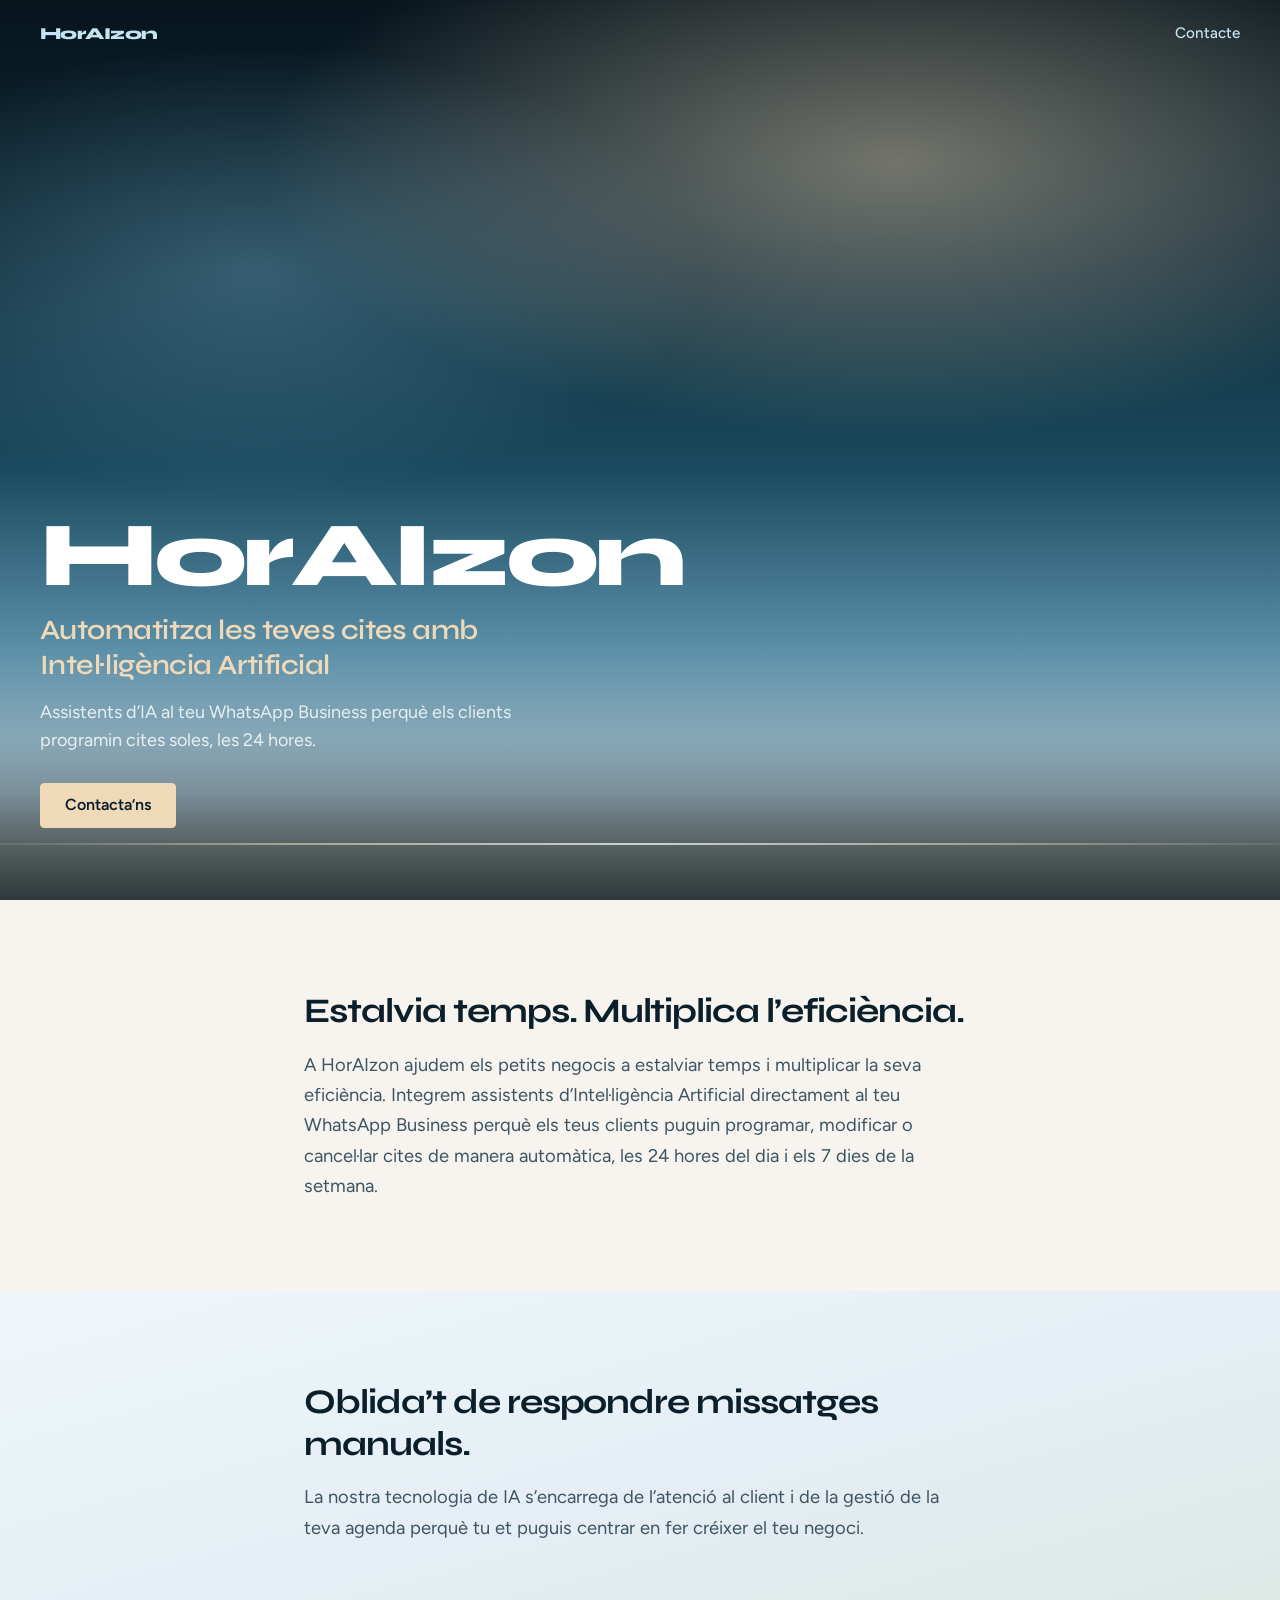
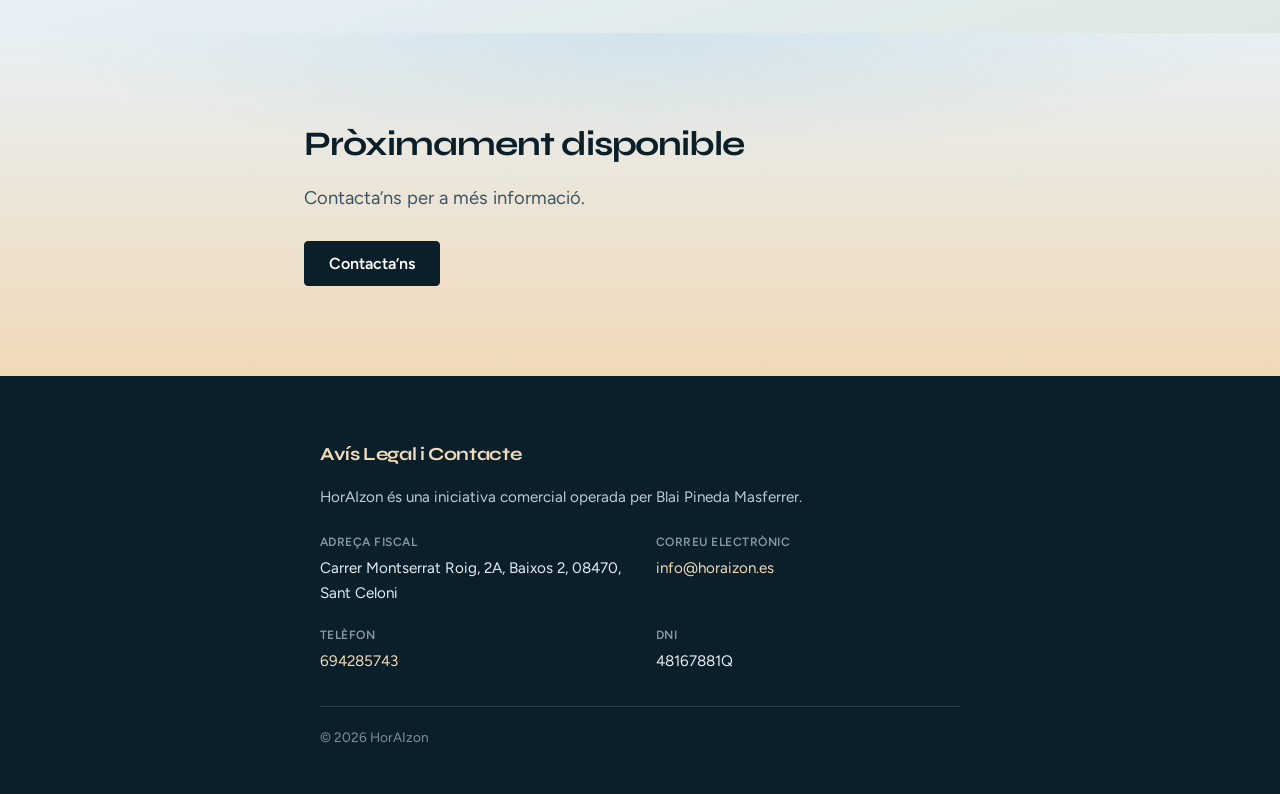
==== index.html @ c61dfe5a "Add HorAIzon landing page with Catalan copy and legal footer." ====
<!DOCTYPE html>
<html lang="ca">
  <head>
    <meta charset="UTF-8" />
    <meta name="viewport" content="width=device-width, initial-scale=1.0" />
    <meta
      name="description"
      content="HorAIzon — Automatitza les teves cites amb Intel·ligència Artificial. Assistents d'IA al teu WhatsApp Business per a petits negocis."
    />
    <title>HorAIzon — Automatitza les teves cites amb IA</title>
    <link rel="preconnect" href="https://fonts.googleapis.com" />
    <link rel="preconnect" href="https://fonts.gstatic.com" crossorigin />
    <link
      href="https://fonts.googleapis.com/css2?family=Figtree:wght@400;500;600&family=Syne:wght@600;700;800&display=swap"
      rel="stylesheet"
    />
    <link rel="stylesheet" href="styles.css" />
  </head>
  <body>
    <header class="site-header">
      <a class="logo logo--nav" href="#top">HorAIzon</a>
      <a class="nav-link" href="#contacte">Contacte</a>
    </header>

    <main id="top">
      <section class="hero" aria-labelledby="brand">
        <div class="hero__sky" aria-hidden="true"></div>
        <div class="hero__horizon" aria-hidden="true"></div>
        <div class="hero__content">
          <h1 id="brand" class="brand reveal">HorAIzon</h1>
          <p class="headline reveal">
            Automatitza les teves cites amb Intel·ligència Artificial
          </p>
          <p class="lede reveal">
            Assistents d’IA al teu WhatsApp Business perquè els clients
            programin cites soles, les 24 hores.
          </p>
          <div class="cta-group reveal">
            <a class="btn" href="mailto:info@horaizon.es">Contacta’ns</a>
          </div>
        </div>
      </section>

      <section class="section section--value" aria-labelledby="value-title">
        <div class="section__inner reveal">
          <h2 id="value-title">Estalvia temps. Multiplica l’eficiència.</h2>
          <p>
            A HorAIzon ajudem els petits negocis a estalviar temps i multiplicar
            la seva eficiència. Integrem assistents d’Intel·ligència Artificial
            directament al teu WhatsApp Business perquè els teus clients puguin
            programar, modificar o cancel·lar cites de manera automàtica, les
            24 hores del dia i els 7 dies de la setmana.
          </p>
        </div>
      </section>

      <section class="section section--focus" aria-labelledby="focus-title">
        <div class="section__inner reveal">
          <h2 id="focus-title">Oblida’t de respondre missatges manuals.</h2>
          <p>
            La nostra tecnologia de IA s’encarrega de l’atenció al client i de
            la gestió de la teva agenda perquè tu et puguis centrar en fer
            créixer el teu negoci.
          </p>
        </div>
      </section>

      <section
        class="section section--cta"
        id="contacte"
        aria-labelledby="cta-title"
      >
        <div class="section__inner reveal">
          <h2 id="cta-title">Pròximament disponible</h2>
          <p>Contacta’ns per a més informació.</p>
          <div class="cta-group">
            <a class="btn" href="mailto:info@horaizon.es">Contacta’ns</a>
          </div>
        </div>
      </section>
    </main>

    <footer class="site-footer">
      <div class="site-footer__inner">
        <h2 class="site-footer__title">Avís Legal i Contacte</h2>
        <p>
          HorAIzon és una iniciativa comercial operada per Blai Pineda
          Masferrer.
        </p>
        <dl class="legal-list">
          <div>
            <dt>Adreça fiscal</dt>
            <dd>
              Carrer Montserrat Roig, 2A, Baixos 2, 08470, Sant Celoni
            </dd>
          </div>
          <div>
            <dt>Correu electrònic</dt>
            <dd>
              <a href="mailto:info@horaizon.es">info@horaizon.es</a>
            </dd>
          </div>
          <div>
            <dt>Telèfon</dt>
            <dd><a href="tel:+34694285743">694285743</a></dd>
          </div>
          <div>
            <dt>DNI</dt>
            <dd>48167881Q</dd>
          </div>
        </dl>
        <p class="site-footer__copy">© <span id="year"></span> HorAIzon</p>
      </div>
    </footer>

    <script src="script.js"></script>
  </body>
</html>
---- styles.css ----
/* HorAIzon — dawn horizon palette */
:root {
  --ink: #0b1f2a;
  --ink-soft: #1a3444;
  --sky: #7eb8d4;
  --mist: #c5e4f3;
  --dawn: #f0d9b8;
  --accent: #d4784a;
  --accent-deep: #b85c30;
  --surface: #f7f4ef;
  --surface-alt: #eef6fa;
  --text: #0b1f2a;
  --text-muted: #3d5563;
  --footer-bg: #0b1f2a;
  --footer-text: #b8cdd8;
  --footer-heading: #f0d9b8;
  --focus: #d4784a;
  --radius-btn: 4px;
  --max: 42rem;
  --font-display: "Syne", system-ui, sans-serif;
  --font-body: "Figtree", system-ui, sans-serif;
  --ease: cubic-bezier(0.22, 1, 0.36, 1);
}

*,
*::before,
*::after {
  box-sizing: border-box;
}

html {
  scroll-behavior: smooth;
}

body {
  margin: 0;
  font-family: var(--font-body);
  font-size: 1.125rem;
  line-height: 1.65;
  color: var(--text);
  background: var(--surface);
  -webkit-font-smoothing: antialiased;
}

img {
  max-width: 100%;
  display: block;
}

a {
  color: var(--accent-deep);
  text-decoration-thickness: 1px;
  text-underline-offset: 0.18em;
}

a:hover {
  color: var(--ink);
}

a:focus-visible {
  outline: 2px solid var(--focus);
  outline-offset: 3px;
}

/* —— Header —— */
.site-header {
  position: absolute;
  top: 0;
  left: 0;
  right: 0;
  z-index: 10;
  display: flex;
  align-items: center;
  justify-content: space-between;
  padding: 1.25rem clamp(1.25rem, 4vw, 2.5rem);
}

.logo {
  font-family: var(--font-display);
  font-weight: 800;
  letter-spacing: -0.03em;
  text-decoration: none;
  color: inherit;
}

.logo--nav {
  font-size: 1.05rem;
  color: var(--mist);
}

.logo--nav:hover {
  color: #fff;
}

.nav-link {
  font-size: 0.95rem;
  font-weight: 500;
  color: var(--mist);
  text-decoration: none;
}

.nav-link:hover {
  color: #fff;
}

/* —— Hero —— */
.hero {
  position: relative;
  min-height: 100svh;
  display: flex;
  align-items: flex-end;
  justify-content: flex-start;
  padding: clamp(5.5rem, 12vh, 7rem) clamp(1.25rem, 4vw, 2.5rem)
    clamp(3rem, 8vh, 5rem);
  overflow: hidden;
  color: #f5fafc;
}

.hero__sky {
  position: absolute;
  inset: 0;
  background:
    radial-gradient(
      ellipse 90% 55% at 70% 18%,
      rgba(240, 217, 184, 0.45) 0%,
      transparent 55%
    ),
    radial-gradient(
      ellipse 70% 50% at 20% 30%,
      rgba(126, 184, 212, 0.35) 0%,
      transparent 50%
    ),
    linear-gradient(
      180deg,
      #06141c 0%,
      #0f2a38 28%,
      #1a4a5e 52%,
      #5a8fa8 72%,
      #c5dce8 88%,
      #e8c9a0 100%
    );
  animation: sky-shift 18s ease-in-out infinite alternate;
}

.hero__horizon {
  position: absolute;
  left: 0;
  right: 0;
  bottom: 0;
  height: 28%;
  background: linear-gradient(
    180deg,
    transparent 0%,
    rgba(11, 31, 42, 0.15) 35%,
    rgba(11, 31, 42, 0.55) 70%,
    rgba(11, 31, 42, 0.85) 100%
  );
  pointer-events: none;
}

.hero__horizon::before {
  content: "";
  position: absolute;
  left: -5%;
  right: -5%;
  bottom: 22%;
  height: 2px;
  background: linear-gradient(
    90deg,
    transparent 0%,
    rgba(240, 217, 184, 0.55) 25%,
    rgba(255, 255, 255, 0.7) 50%,
    rgba(240, 217, 184, 0.5) 75%,
    transparent 100%
  );
  filter: blur(0.5px);
}

.hero__content {
  position: relative;
  z-index: 1;
  max-width: 34rem;
}

.brand {
  margin: 0 0 0.85rem;
  font-family: var(--font-display);
  font-size: clamp(3.25rem, 10vw, 5.75rem);
  font-weight: 800;
  line-height: 0.95;
  letter-spacing: -0.045em;
  color: #fff;
}

.headline {
  margin: 0 0 1rem;
  font-family: var(--font-display);
  font-size: clamp(1.35rem, 3.2vw, 1.75rem);
  font-weight: 600;
  line-height: 1.25;
  letter-spacing: -0.02em;
  color: var(--dawn);
  max-width: 22em;
}

.lede {
  margin: 0 0 1.75rem;
  font-size: clamp(1rem, 2.2vw, 1.125rem);
  font-weight: 400;
  line-height: 1.55;
  color: rgba(245, 250, 252, 0.88);
  max-width: 28em;
}

/* —— Buttons —— */
.cta-group {
  display: flex;
  flex-wrap: wrap;
  gap: 0.75rem 1rem;
}

.btn {
  display: inline-flex;
  align-items: center;
  justify-content: center;
  padding: 0.85rem 1.5rem;
  font-family: var(--font-body);
  font-size: 1rem;
  font-weight: 600;
  line-height: 1;
  color: var(--ink);
  background: var(--dawn);
  border: 1.5px solid var(--dawn);
  border-radius: var(--radius-btn);
  text-decoration: none;
  transition:
    background 0.25s var(--ease),
    color 0.25s var(--ease),
    border-color 0.25s var(--ease),
    transform 0.25s var(--ease);
}

.btn:hover {
  background: #fff;
  border-color: #fff;
  color: var(--ink);
  transform: translateY(-2px);
}

.btn:focus-visible {
  outline: 2px solid #fff;
  outline-offset: 3px;
}

.btn--ghost {
  color: #fff;
  background: transparent;
  border-color: rgba(255, 255, 255, 0.55);
}

.section--cta .btn--ghost {
  color: var(--ink);
  border-color: rgba(11, 31, 42, 0.35);
}

.section--cta .btn--ghost:hover {
  background: var(--ink);
  border-color: var(--ink);
  color: #fff;
}

.section--cta .btn:focus-visible {
  outline-color: var(--ink);
}

/* —— Sections —— */
.section {
  padding: clamp(3.5rem, 10vh, 6.5rem) clamp(1.25rem, 4vw, 2.5rem);
}

.section__inner {
  max-width: var(--max);
  margin: 0 auto;
}

.section h2 {
  margin: 0 0 1.15rem;
  font-family: var(--font-display);
  font-size: clamp(1.65rem, 3.5vw, 2.15rem);
  font-weight: 700;
  line-height: 1.2;
  letter-spacing: -0.03em;
  color: var(--ink);
}

.section p {
  margin: 0;
  color: var(--text-muted);
  font-size: clamp(1.05rem, 2vw, 1.15rem);
}

.section--value {
  background: var(--surface);
}

.section--focus {
  background: var(--surface-alt);
  background-image: linear-gradient(
    165deg,
    var(--surface-alt) 0%,
    #e4eef4 55%,
    #dde8e4 100%
  );
}

.section--cta {
  background:
    radial-gradient(
      ellipse 80% 60% at 50% 0%,
      rgba(126, 184, 212, 0.22) 0%,
      transparent 60%
    ),
    linear-gradient(180deg, #e8f0f4 0%, var(--dawn) 100%);
  text-align: left;
}

.section--cta .cta-group {
  margin-top: 1.75rem;
}

.section--cta .btn:not(.btn--ghost) {
  background: var(--ink);
  border-color: var(--ink);
  color: #fff;
}

.section--cta .btn:not(.btn--ghost):hover {
  background: var(--ink-soft);
  border-color: var(--ink-soft);
  color: #fff;
}

/* —— Footer —— */
.site-footer {
  background: var(--footer-bg);
  color: var(--footer-text);
  padding: clamp(2.75rem, 7vh, 4rem) clamp(1.25rem, 4vw, 2.5rem)
    clamp(2rem, 5vh, 3rem);
}

.site-footer__inner {
  max-width: 40rem;
  margin: 0 auto;
}

.site-footer__title {
  margin: 0 0 1rem;
  font-family: var(--font-display);
  font-size: 1.15rem;
  font-weight: 700;
  letter-spacing: -0.02em;
  color: var(--footer-heading);
}

.site-footer p {
  margin: 0 0 1.5rem;
  font-size: 0.95rem;
  line-height: 1.55;
}

.legal-list {
  margin: 0 0 2rem;
  padding: 0;
  display: grid;
  gap: 1.1rem;
}

.legal-list div {
  margin: 0;
}

.legal-list dt {
  font-size: 0.75rem;
  font-weight: 600;
  letter-spacing: 0.04em;
  text-transform: uppercase;
  color: rgba(184, 205, 216, 0.7);
  margin-bottom: 0.2rem;
}

.legal-list dd {
  margin: 0;
  font-size: 0.95rem;
  color: #e2edf2;
}

.site-footer a {
  color: var(--dawn);
  text-decoration: none;
}

.site-footer a:hover {
  text-decoration: underline;
}

.site-footer a:focus-visible {
  outline-color: var(--dawn);
}

.site-footer__copy {
  margin: 0 !important;
  padding-top: 1.25rem;
  border-top: 1px solid rgba(184, 205, 216, 0.2);
  font-size: 0.85rem !important;
  color: rgba(184, 205, 216, 0.65);
}

/* —— Motion —— */
@keyframes sky-shift {
  from {
    filter: saturate(1) brightness(1);
  }
  to {
    filter: saturate(1.08) brightness(1.04);
  }
}

.reveal {
  opacity: 0;
  transform: translateY(1.1rem);
  transition:
    opacity 0.7s var(--ease),
    transform 0.7s var(--ease);
}

.reveal.is-visible {
  opacity: 1;
  transform: translateY(0);
}

.hero .reveal:nth-child(1) {
  transition-delay: 0.05s;
}
.hero .reveal:nth-child(2) {
  transition-delay: 0.18s;
}
.hero .reveal:nth-child(3) {
  transition-delay: 0.3s;
}
.hero .reveal:nth-child(4) {
  transition-delay: 0.42s;
}

@media (prefers-reduced-motion: reduce) {
  html {
    scroll-behavior: auto;
  }

  .hero__sky {
    animation: none;
  }

  .reveal {
    opacity: 1;
    transform: none;
    transition: none;
  }

  .btn {
    transition: none;
  }

  .btn:hover {
    transform: none;
  }
}

@media (min-width: 720px) {
  .legal-list {
    grid-template-columns: 1fr 1fr;
    gap: 1.25rem 2rem;
  }

  .hero__content {
    max-width: 38rem;
  }
}
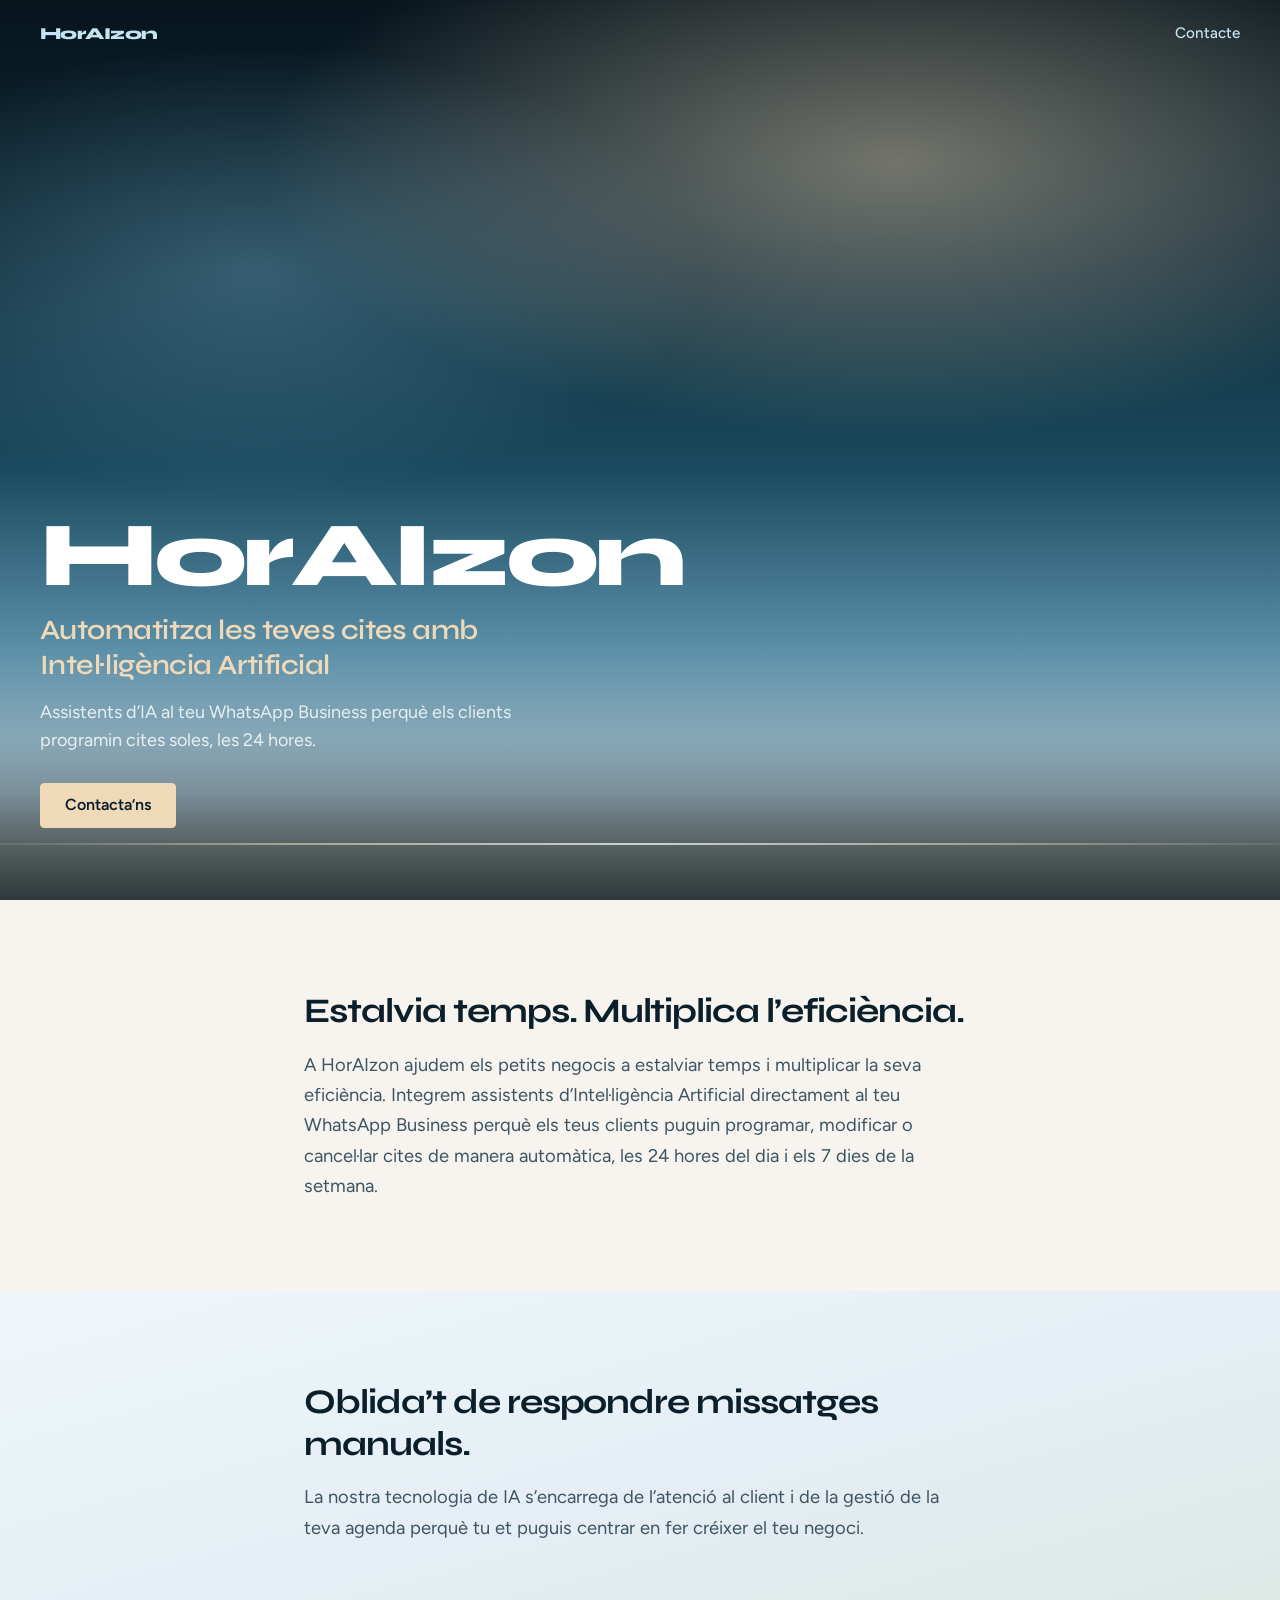
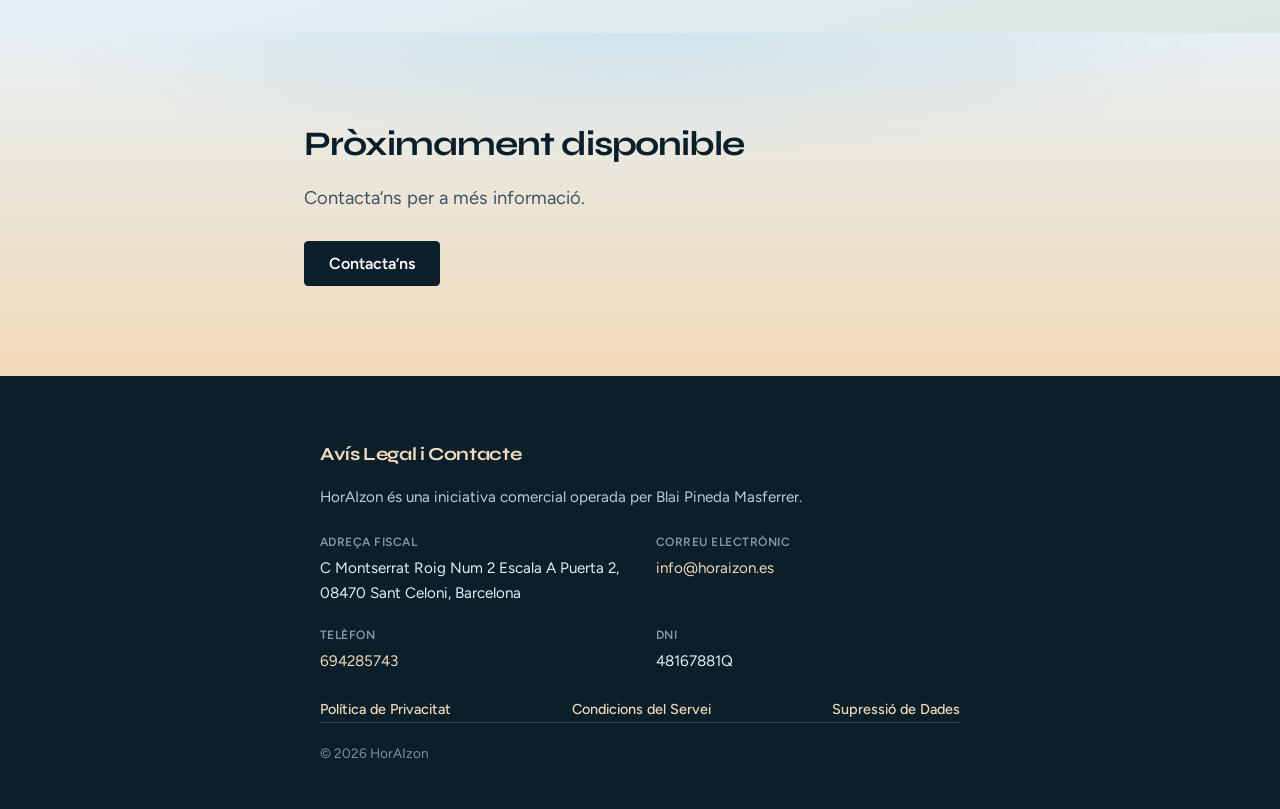
==== commit 54bc9221: "Add legal pages and update fiscal address and footer links." ====
--- a/index.html
+++ b/index.html
@@ -91,7 +91,8 @@
           <div>
             <dt>Adreça fiscal</dt>
             <dd>
-              Carrer Montserrat Roig, 2A, Baixos 2, 08470, Sant Celoni
+              C Montserrat Roig Num 2 Escala A Puerta 2, 08470 Sant Celoni,
+              Barcelona
             </dd>
           </div>
           <div>
@@ -109,6 +110,11 @@
             <dd>48167881Q</dd>
           </div>
         </dl>
+        <nav class="footer-nav" aria-label="Documents legals">
+          <a href="privacy-policy.html">Política de Privacitat</a>
+          <a href="terms-of-service.html">Condicions del Servei</a>
+          <a href="data-deletion.html">Supressió de Dades</a>
+        </nav>
         <p class="site-footer__copy">© <span id="year"></span> HorAIzon</p>
       </div>
     </footer>
--- a/styles.css
+++ b/styles.css
@@ -369,7 +369,7 @@
 }
 
 .legal-list {
-  margin: 0 0 2rem;
+  margin: 0 0 1.5rem;
   padding: 0;
   display: grid;
   gap: 1.1rem;
@@ -485,3 +485,140 @@
     max-width: 38rem;
   }
 }
+
+/* —— Footer legal links —— */
+.footer-nav {
+  display: flex;
+  flex-wrap: wrap;
+  justify-content: space-between;
+  align-items: center;
+  gap: 0.65rem 1rem;
+  width: 100%;
+  margin: 0;
+  padding: 0;
+}
+
+.footer-nav a {
+  font-size: 0.9rem;
+  font-weight: 500;
+}
+
+/* —— Legal pages (formal document style) —— */
+body.legal-page {
+  background: #fafafa;
+  color: #1a1a1a;
+  font-size: 1rem;
+  line-height: 1.7;
+}
+
+.legal-header {
+  position: sticky;
+  top: 0;
+  z-index: 10;
+  display: flex;
+  align-items: center;
+  justify-content: space-between;
+  padding: 1rem clamp(1.25rem, 4vw, 2.5rem);
+  background: #fff;
+  border-bottom: 1px solid #e2e2e2;
+}
+
+.logo--legal {
+  font-size: 1.05rem;
+  color: var(--ink);
+}
+
+.logo--legal:hover {
+  color: var(--ink-soft);
+}
+
+.nav-link--legal {
+  font-size: 0.9rem;
+  font-weight: 500;
+  color: #44555f;
+  text-decoration: none;
+}
+
+.nav-link--legal:hover {
+  color: var(--ink);
+}
+
+.legal-doc {
+  max-width: 44rem;
+  margin: 0 auto;
+  padding: clamp(2.25rem, 6vh, 3.5rem) clamp(1.25rem, 4vw, 2rem)
+    clamp(3rem, 8vh, 5rem);
+}
+
+.legal-doc__title {
+  margin: 0 0 1.25rem;
+  font-family: var(--font-display);
+  font-size: clamp(1.45rem, 3.2vw, 1.85rem);
+  font-weight: 700;
+  line-height: 1.25;
+  letter-spacing: -0.02em;
+  color: var(--ink);
+  padding-bottom: 1.15rem;
+  border-bottom: 2px solid var(--ink);
+}
+
+.legal-doc > .legal-doc__intro {
+  margin: 0 0 2.25rem;
+  color: #333;
+  font-size: 1.02rem;
+}
+
+.legal-doc section {
+  margin: 0 0 2.15rem;
+}
+
+.legal-doc h2 {
+  margin: 0 0 0.85rem;
+  font-family: var(--font-display);
+  font-size: 1.15rem;
+  font-weight: 700;
+  line-height: 1.35;
+  letter-spacing: -0.015em;
+  color: var(--ink);
+}
+
+.legal-doc h3 {
+  margin: 1.25rem 0 0.55rem;
+  font-family: var(--font-body);
+  font-size: 1.02rem;
+  font-weight: 600;
+  color: #222;
+}
+
+.legal-doc p {
+  margin: 0 0 0.85rem;
+  color: #333;
+}
+
+.legal-doc ul {
+  margin: 0 0 0.85rem;
+  padding-left: 1.25rem;
+  color: #333;
+}
+
+.legal-doc li {
+  margin-bottom: 0.45rem;
+}
+
+.legal-doc li::marker {
+  color: #667788;
+}
+
+.legal-doc a {
+  color: var(--ink);
+  text-decoration-thickness: 1px;
+  text-underline-offset: 0.15em;
+}
+
+.legal-doc a:hover {
+  color: var(--accent-deep);
+}
+
+.legal-page .site-footer__inner {
+  max-width: 44rem;
+}
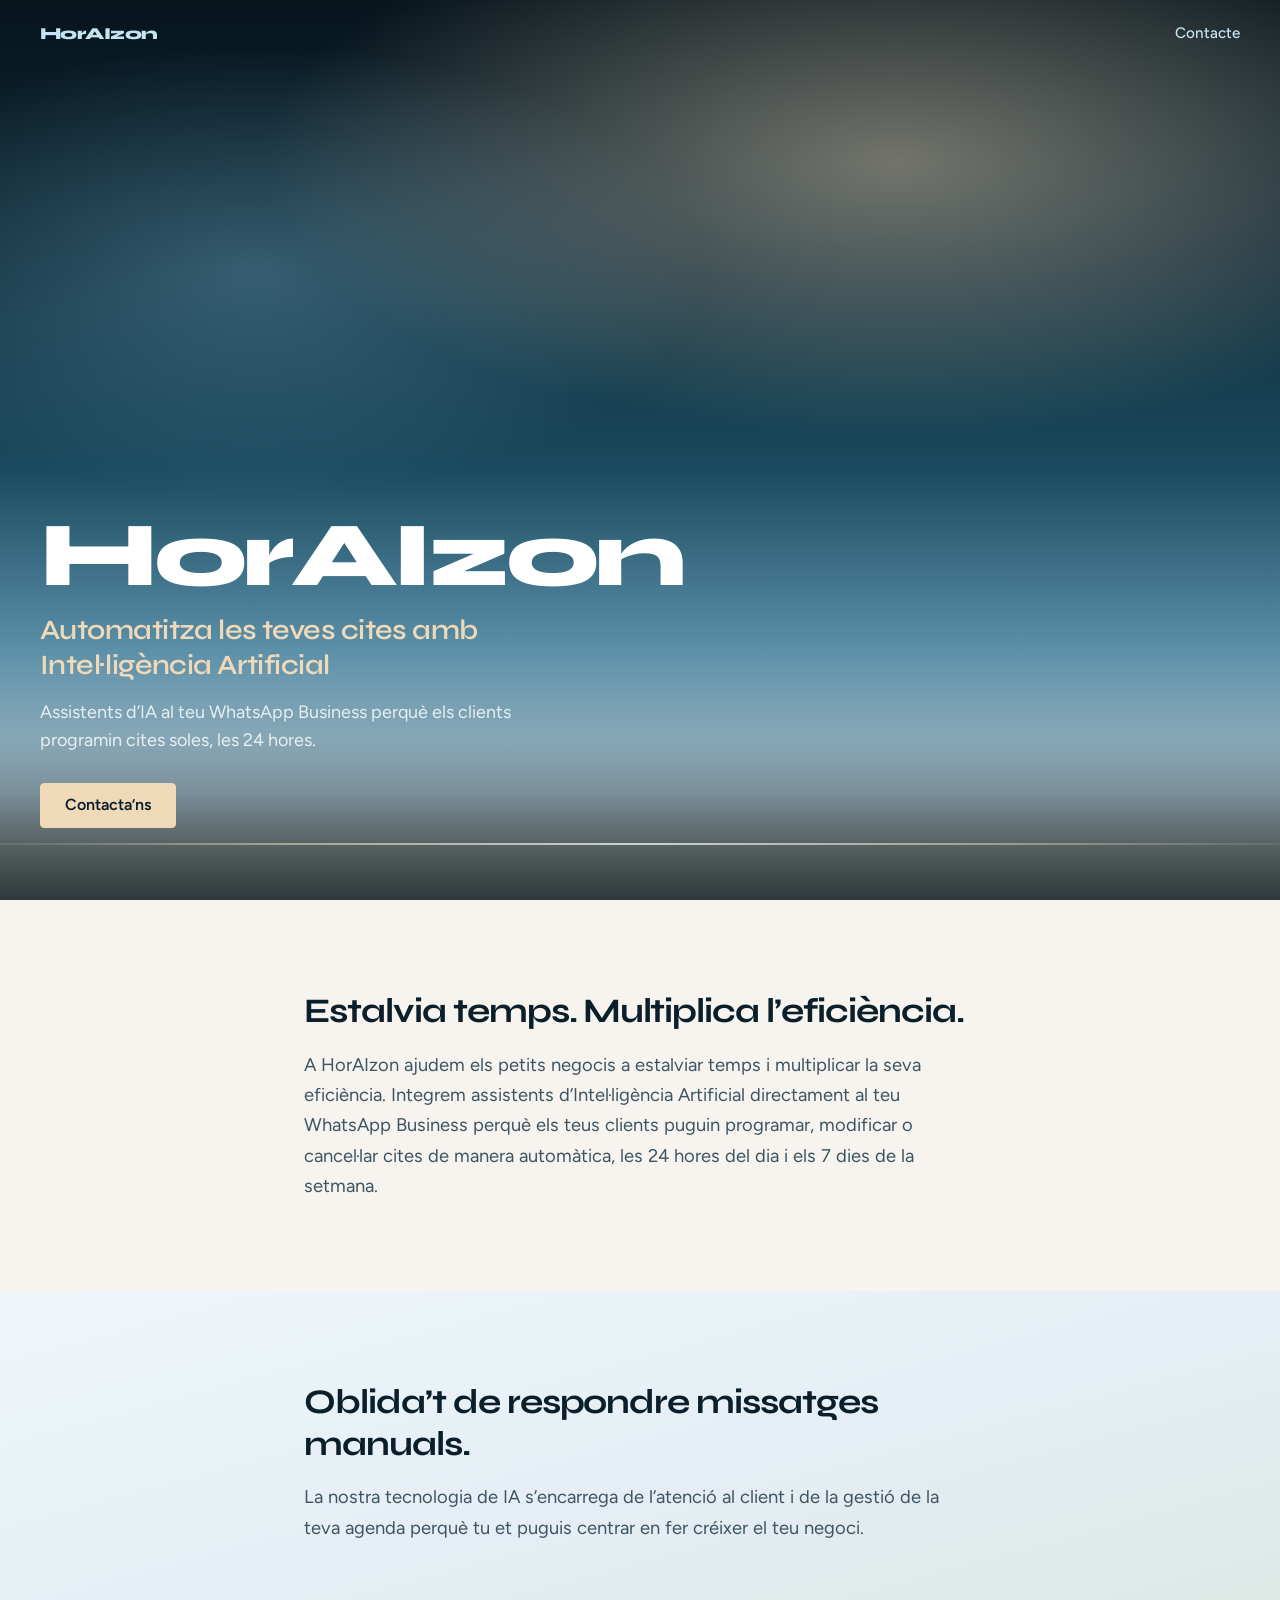
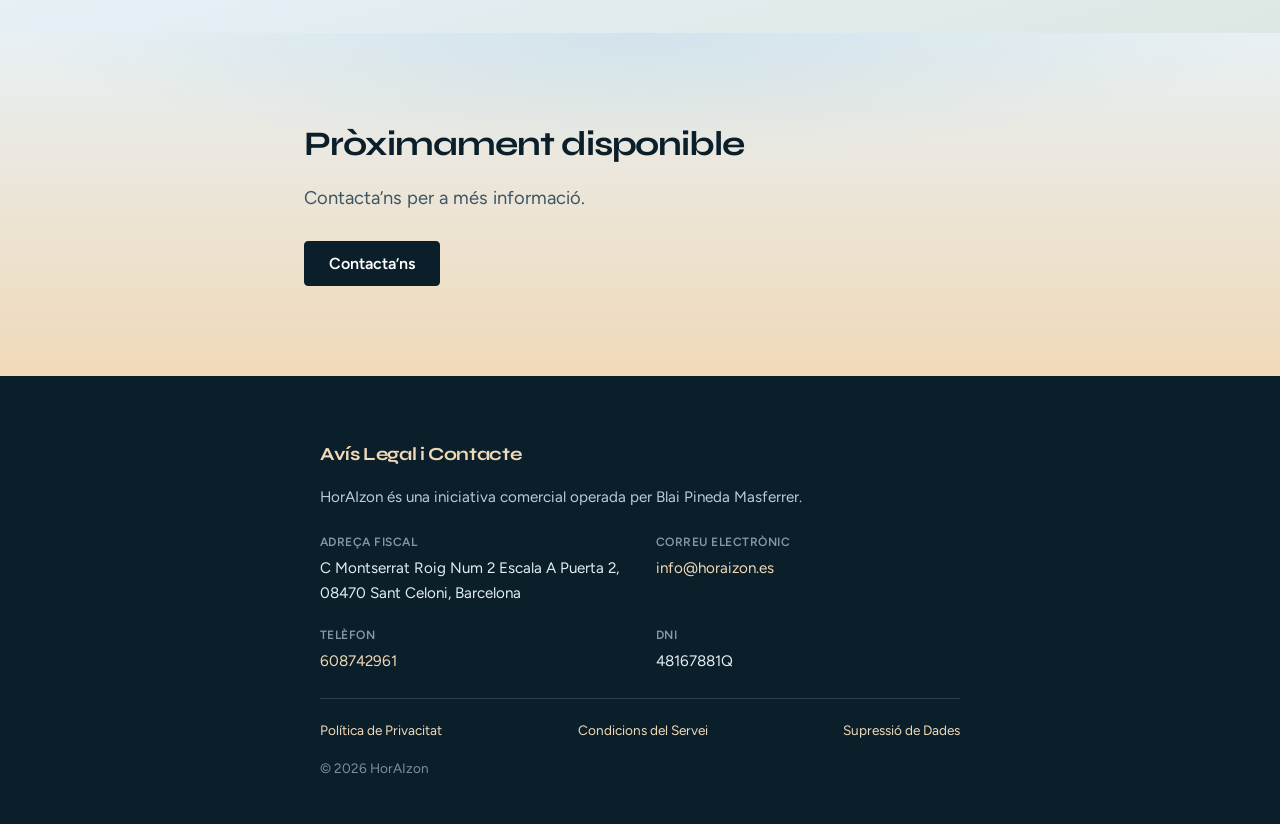
==== commit 3040b411: "Change phone number" ====
--- a/index.html
+++ b/index.html
@@ -103,7 +103,7 @@
           </div>
           <div>
             <dt>Telèfon</dt>
-            <dd><a href="tel:+34694285743">694285743</a></dd>
+            <dd><a href="tel:+34608742961">608742961</a></dd>
           </div>
           <div>
             <dt>DNI</dt>
--- a/styles.css
+++ b/styles.css
@@ -407,14 +407,6 @@
   outline-color: var(--dawn);
 }
 
-.site-footer__copy {
-  margin: 0 !important;
-  padding-top: 1.25rem;
-  border-top: 1px solid rgba(184, 205, 216, 0.2);
-  font-size: 0.85rem !important;
-  color: rgba(184, 205, 216, 0.65);
-}
-
 /* —— Motion —— */
 @keyframes sky-shift {
   from {
@@ -495,12 +487,20 @@
   gap: 0.65rem 1rem;
   width: 100%;
   margin: 0;
-  padding: 0;
+  padding: 1.25rem 0 0;
+  border-top: 1px solid rgba(184, 205, 216, 0.2);
 }
 
 .footer-nav a {
-  font-size: 0.9rem;
-  font-weight: 500;
+  font-size: 0.85rem;
+}
+
+.site-footer__copy {
+  margin: 1rem 0 0 !important;
+  padding-top: 0;
+  border-top: none;
+  font-size: 0.85rem !important;
+  color: rgba(184, 205, 216, 0.65);
 }
 
 /* —— Legal pages (formal document style) —— */
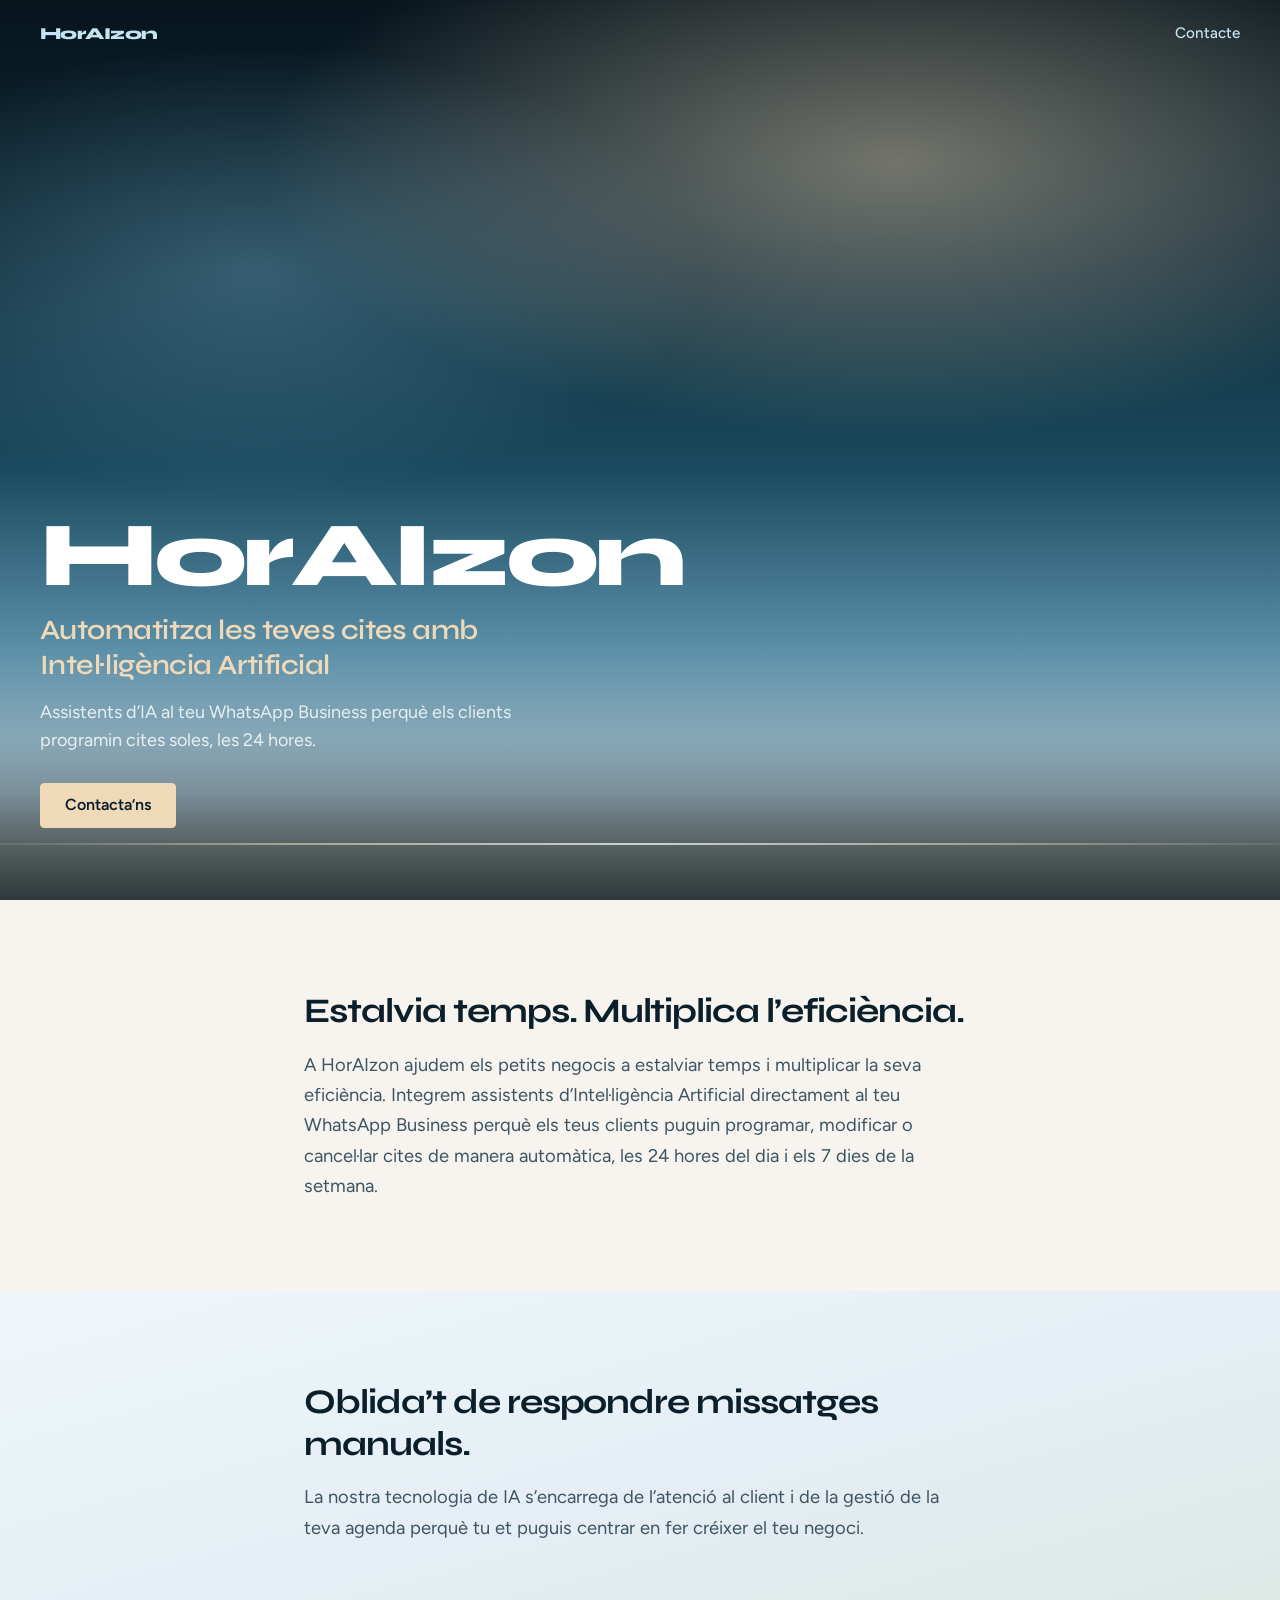
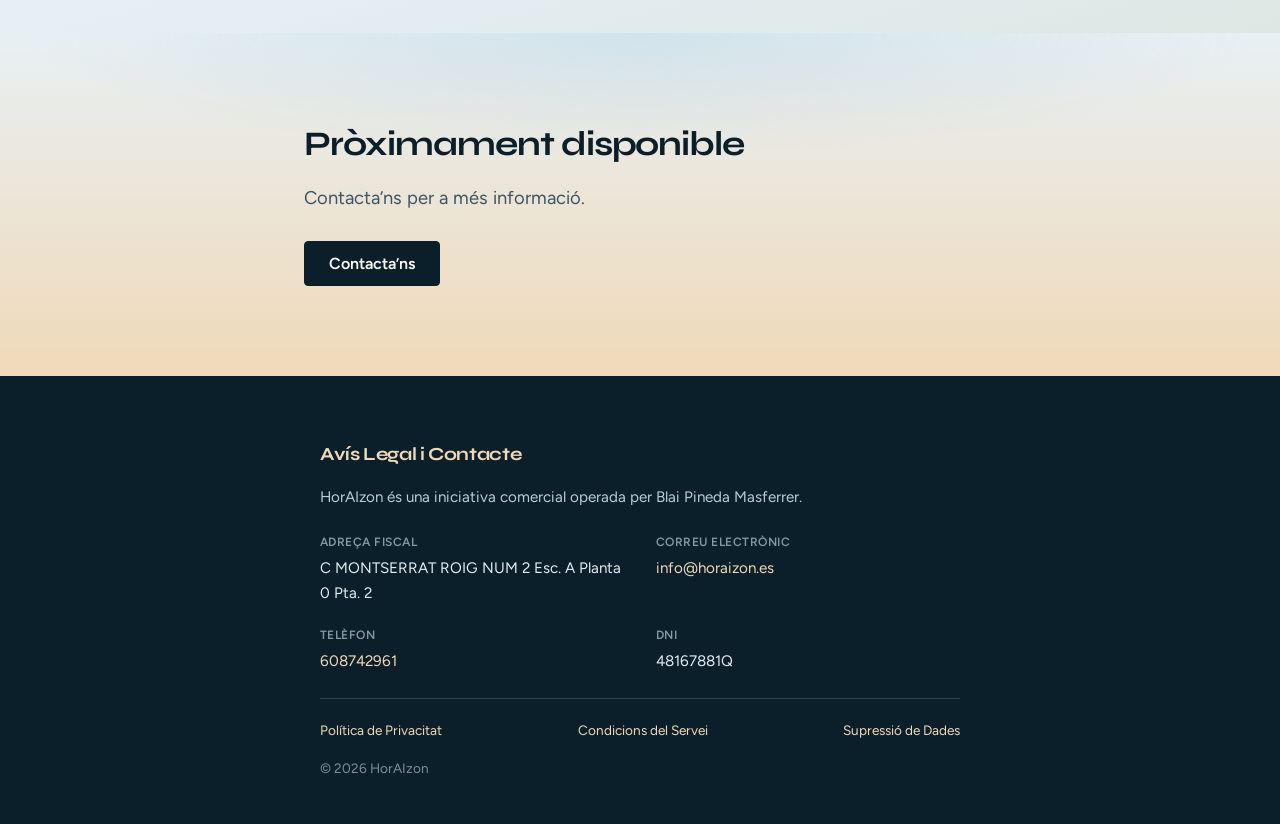
==== commit 128136f9: "Change footer" ====
--- a/index.html
+++ b/index.html
@@ -80,44 +80,7 @@
       </section>
     </main>
 
-    <footer class="site-footer">
-      <div class="site-footer__inner">
-        <h2 class="site-footer__title">Avís Legal i Contacte</h2>
-        <p>
-          HorAIzon és una iniciativa comercial operada per Blai Pineda
-          Masferrer.
-        </p>
-        <dl class="legal-list">
-          <div>
-            <dt>Adreça fiscal</dt>
-            <dd>
-              C Montserrat Roig Num 2 Escala A Puerta 2, 08470 Sant Celoni,
-              Barcelona
-            </dd>
-          </div>
-          <div>
-            <dt>Correu electrònic</dt>
-            <dd>
-              <a href="mailto:info@horaizon.es">info@horaizon.es</a>
-            </dd>
-          </div>
-          <div>
-            <dt>Telèfon</dt>
-            <dd><a href="tel:+34608742961">608742961</a></dd>
-          </div>
-          <div>
-            <dt>DNI</dt>
-            <dd>48167881Q</dd>
-          </div>
-        </dl>
-        <nav class="footer-nav" aria-label="Documents legals">
-          <a href="privacy-policy.html">Política de Privacitat</a>
-          <a href="terms-of-service.html">Condicions del Servei</a>
-          <a href="data-deletion.html">Supressió de Dades</a>
-        </nav>
-        <p class="site-footer__copy">© <span id="year"></span> HorAIzon</p>
-      </div>
-    </footer>
+    <div id="site-footer"></div>
 
     <script src="script.js"></script>
   </body>
